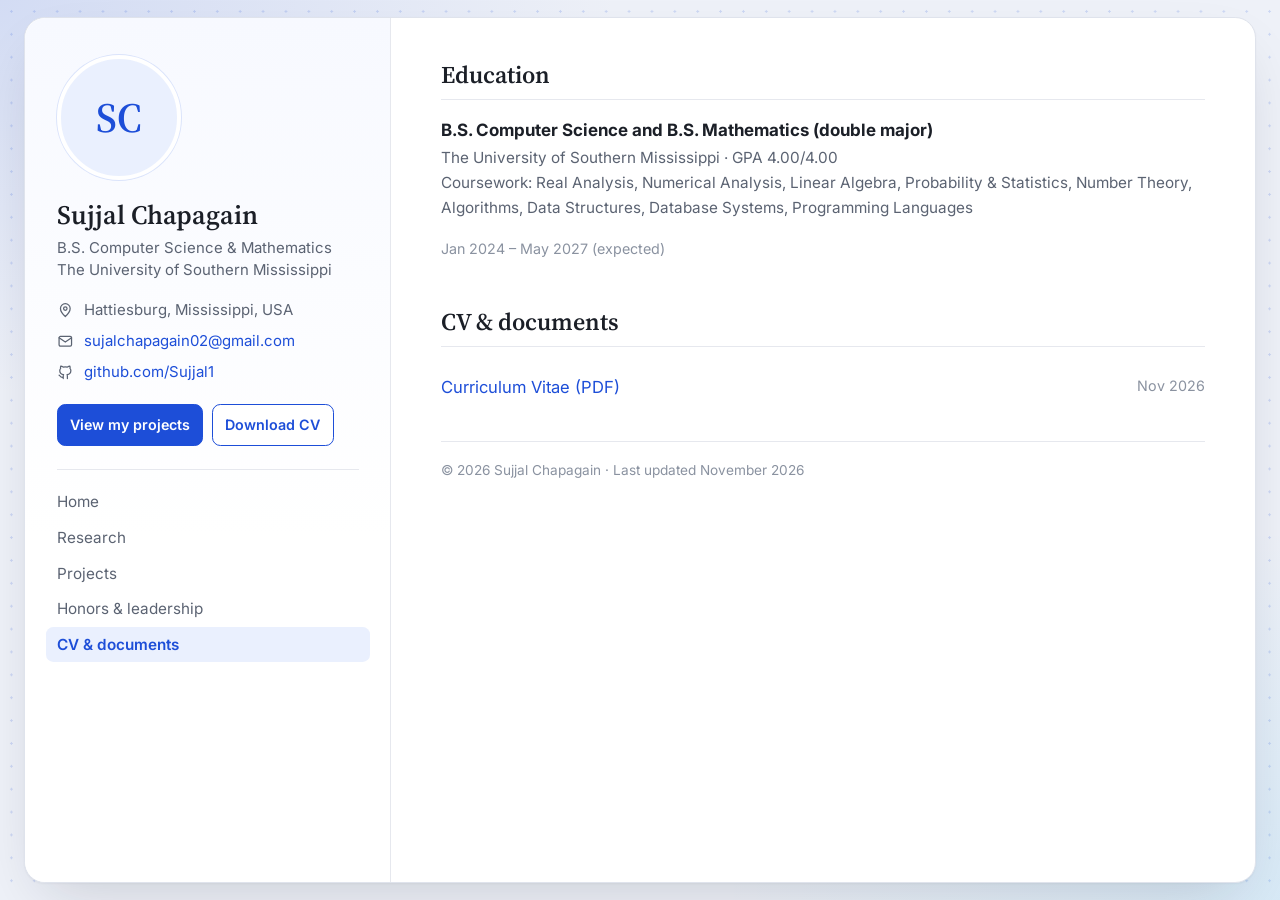
==== cv.html @ 59a81026 "Personal website" ====
<!DOCTYPE html>
<html lang="en">
<head>
  <meta charset="utf-8">
  <meta name="viewport" content="width=device-width, initial-scale=1">
  <title>CV · Sujjal Chapagain</title>
  <meta name="description" content="Sujjal Chapagain — Computer Science and Mathematics student at the University of Southern Mississippi. Research on low-rank compression of large language models; projects in AI, machine learning and software.">
  <meta property="og:title" content="Sujjal Chapagain">
  <meta property="og:description" content="CS & Math at USM · Efficient and interpretable AI · Projects, research and CV">
  <link rel="preconnect" href="https://fonts.googleapis.com">
  <link rel="preconnect" href="https://fonts.gstatic.com" crossorigin>
  <link href="https://fonts.googleapis.com/css2?family=Inter:wght@400;500;600&family=Source+Serif+4:opsz,wght@8..60,600&display=swap" rel="stylesheet">
  <link rel="stylesheet" href="assets/css/style.css">
  <link rel="icon" href="data:image/svg+xml,<svg xmlns='http://www.w3.org/2000/svg' viewBox='0 0 100 100'><text y='.9em' font-size='80' font-family='Georgia'>S</text></svg>">
</head>
<body>
<div class="layout">

  <!-- SIDEBAR (same on every page: if you change it, change it in all five files) -->
  <aside class="sidebar">
   <div class="sidebar-inner">
    <!-- PHOTO: put your photo at assets/img/profile.jpg, then replace the <div class="avatar"> line with:
         <img class="avatar" src="assets/img/profile.jpg" alt="Sujjal Chapagain"> -->
    <div class="avatar" aria-hidden="true">SC</div>

    <h1>Sujjal Chapagain</h1>
    <p class="title">B.S. Computer Science &amp; Mathematics<br>The University of Southern Mississippi</p>

    <ul class="meta">
      <li><svg viewBox="0 0 24 24"><path d="M12 21s-7-6.2-7-11.5A7 7 0 0 1 19 9.5C19 14.8 12 21 12 21z"/><circle cx="12" cy="9.5" r="2.5"/></svg>Hattiesburg, Mississippi, USA</li>
      <li><svg viewBox="0 0 24 24"><rect x="3" y="5" width="18" height="14" rx="2"/><path d="m3 7 9 6 9-6"/></svg><a href="mailto:sujalchapagain02@gmail.com">sujalchapagain02@gmail.com</a></li>
      <li><svg viewBox="0 0 24 24"><path d="M9 19c-4.3 1.4-4.3-2.5-6-3m12 5v-3.5c0-1 .1-1.4-.5-2 2.8-.3 5.5-1.4 5.5-6a4.6 4.6 0 0 0-1.3-3.2 4.2 4.2 0 0 0-.1-3.2s-1.1-.3-3.5 1.3a12.3 12.3 0 0 0-6.2 0C6.5 2.8 5.4 3.1 5.4 3.1a4.2 4.2 0 0 0-.1 3.2A4.6 4.6 0 0 0 4 9.5c0 4.6 2.7 5.7 5.5 6-.6.6-.6 1.2-.5 2V21"/></svg><a href="https://github.com/Sujjal1">github.com/Sujjal1</a></li>
      <!-- LINKEDIN: uncomment and put in your profile URL
      <li><svg viewBox="0 0 24 24"><rect x="3" y="3" width="18" height="18" rx="2"/><path d="M8 10v7M8 7v.01M12 17v-4a2 2 0 0 1 4 0v4M12 10v7"/></svg><a href="https://www.linkedin.com/in/YOUR-PROFILE">LinkedIn</a></li>
      -->
    </ul>

    <div class="actions">
      <a class="btn" href="projects.html">View my projects</a>
      <a class="btn btn-outline" href="files/cv/Sujjal_Chapagain_CV.pdf">Download CV</a>
    </div>

    <nav class="toc" aria-label="Pages">
      <a href="index.html">Home</a>
      <a href="research.html">Research</a>
      <a href="projects.html">Projects</a>
      <a href="honors.html">Honors &amp; leadership</a>
      <a href="cv.html" class="active" aria-current="page">CV &amp; documents</a>
    </nav>
   </div>
  </aside>

  <main>

    <section id="education">
      <h2>Education</h2>
      <div class="edu">
        <div>
          <h3>B.S. Computer Science and B.S. Mathematics (double major)</h3>
          <div class="sub">The University of Southern Mississippi · GPA 4.00/4.00</div>
          <div class="sub">Coursework: Real Analysis, Numerical Analysis, Linear Algebra, Probability &amp; Statistics, Number Theory, Algorithms, Data Structures, Database Systems, Programming Languages</div>
        </div>
        <span class="when">Jan 2024 – May 2027 (expected)</span>
      </div>
    </section>

    <section id="documents">
      <h2>CV &amp; documents</h2>
      <ul class="files">
        <li><a href="files/cv/Sujjal_Chapagain_CV.pdf">Curriculum Vitae (PDF)</a><span class="when">Nov 2026</span></li>
        <!-- Add certificates, posters or slides: put the PDF in files/certificates/ (or files/other/), then copy this line:
        <li><a href="files/certificates/FILE-NAME.pdf">Title of document</a><span class="when">Mon YYYY</span></li>
        -->
      </ul>
    </section>

    <footer>© 2026 Sujjal Chapagain · Last updated November 2026</footer>
  </main>
</div>
</body>
</html>
---- assets/css/style.css ----
/* Sujjal Chapagain — portfolio styles
   One white "sheet" (profile column + content) centred on a soft
   blue dot-grid background, like a page laid on graph paper. */

:root {
  --ink: #1b1f27;
  --muted: #5b6372;
  --faint: #8a92a0;
  --line: #e6e8ee;
  --sheet: #ffffff;
  --card: #f8f9fc;
  --accent: #1d4ed8;
  --accent-soft: #eaf0fe;
  --serif: "Source Serif 4", Georgia, "Times New Roman", serif;
  --sans: "Inter", system-ui, -apple-system, "Segoe UI", Roboto, sans-serif;
}

* { box-sizing: border-box; min-width: 0; }
/* Fluid sizing: a fixed base plus a share of the window width, so text grows on big screens
   but browser zoom (Ctrl + / Ctrl -) still works. */
html { scroll-behavior: smooth; font-size: clamp(1rem, 0.6rem + 0.55vw, 1.5rem); }
body {
  margin: 0; color: var(--ink);
  font: 1rem/1.65 var(--sans);
  -webkit-font-smoothing: antialiased;
  background:
    radial-gradient(1000px 640px at 0% 0%, rgba(29, 78, 216, .13), transparent 62%),
    radial-gradient(900px 600px at 100% 100%, rgba(14, 165, 233, .10), transparent 62%),
    radial-gradient(rgba(29, 78, 216, .16) 1px, transparent 1.3px) 0 0 / 1.375rem 1.375rem,
    #eef1f8;
  background-attachment: fixed;
}
a { color: var(--accent); text-decoration: none; }
a:hover { text-decoration: underline; }

/* ---------- The sheet ---------- */
.layout {
  width: calc(100% - 2.5vw - 1rem);
  max-width: 2200px;
  margin: max(1rem, 1.5vh) auto;
  min-height: calc(100vh - 2 * max(1rem, 1.5vh));
  min-height: calc(100dvh - 2 * max(1rem, 1.5vh));
  display: grid; grid-template-columns: 22rem minmax(0, 1fr);
  background: var(--sheet);
  border: 1px solid #dfe3ec; border-radius: 1.25rem;
  box-shadow: 0 1px 2px rgba(16, 24, 40, .04), 0 1.5rem 3.75rem -20px rgba(16, 24, 40, .18);
}

/* ---------- Profile column ---------- */
.sidebar {
  padding: 2.25rem 1.875rem;
  border-right: 1px solid var(--line);
  background: linear-gradient(180deg, #f7f9ff 0%, #ffffff 60%);
  border-radius: 1.25rem 0 0 1.25rem;
}
.sidebar-inner { position: sticky; top: 2rem; }
.avatar {
  width: 7.5rem; height: 7.5rem; border-radius: 50%; object-fit: cover;
  display: grid; place-items: center;
  background: var(--accent-soft); color: var(--accent);
  font: 600 2.5rem/1 var(--serif);
  border: 0.25rem solid #fff; box-shadow: 0 0 0 1px #dbe4fb;
}
.sidebar h1 { font: 600 1.6rem/1.2 var(--serif); margin: 1.125rem 0 0.375rem; }
.sidebar .title { color: var(--muted); margin: 0; font-size: .9rem; line-height: 1.5; }
.meta { list-style: none; padding: 0; margin: 1rem 0 0; font-size: .9rem; }
.meta li { display: flex; gap: 0.625rem; align-items: center; margin: 0.375rem 0; color: var(--muted); }
.meta a { overflow-wrap: anywhere; }
.meta svg { width: 1rem; height: 1rem; flex: none; fill: none; stroke: currentColor; stroke-width: 1.8; stroke-linecap: round; stroke-linejoin: round; }

.actions { display: flex; flex-wrap: wrap; gap: 0.5rem; margin-top: 1.125rem; }
.btn {
  display: inline-block; padding: 0.5rem 0.75rem; border-radius: 0.5rem;
  background: var(--accent); color: #fff; font-weight: 600; font-size: .86rem;
  border: 1px solid var(--accent);
}
.btn:hover { text-decoration: none; filter: brightness(1.08); }
.btn-outline { background: #fff; color: var(--accent); }

.toc { margin-top: 1.375rem; padding-top: 0.875rem; border-top: 1px solid var(--line); font-size: .92rem; }
.toc a { display: block; color: var(--muted); padding: 0.3125rem 0.625rem; margin: 0 -0.625rem; border-radius: 0.4375rem; }
.toc a:hover { background: #f1f4fb; color: var(--ink); text-decoration: none; }
.toc a.active { background: var(--accent-soft); color: var(--accent); font-weight: 600; }

/* ---------- Content column ---------- */
main { padding: 2.5rem 3rem 2.25rem; }
main section { margin-bottom: 2.75rem; }
main section:last-of-type { margin-bottom: 1.75rem; }
h2 {
  font: 600 1.45rem/1.3 var(--serif); margin: 0 0 1rem; padding-bottom: 0.5rem;
  border-bottom: 1px solid var(--line);
}
h3 { font-size: 1.02rem; margin: 0; }
p { margin: 0 0 0.75rem; }
.lead { font-size: 1.04rem; }
.sub { color: var(--muted); font-size: .92rem; }
.when { color: var(--faint); font-size: .86rem; white-space: nowrap; }

.interests { display: flex; flex-wrap: wrap; gap: 0.5rem; padding: 0; list-style: none; margin: 1rem 0 0; }
.interests li { background: var(--accent-soft); color: #1e3a8a; border-radius: 62.4375rem; padding: 0.1875rem 0.75rem; font-size: .85rem; }

.news { list-style: none; padding: 0; margin: 0; }
.news li { display: grid; grid-template-columns: 5.5rem 1fr; gap: 0.875rem; padding: 0.5625rem 0; border-bottom: 1px dashed var(--line); }
.news li:last-child { border-bottom: 0; }
.news .date { color: var(--accent); font-size: .84rem; font-weight: 600; padding-top: 2px; }

.edu { display: flex; justify-content: space-between; gap: 1rem; flex-wrap: wrap; }

/* Project cards */
.group-label { font-size: .76rem; text-transform: uppercase; letter-spacing: .09em; color: var(--faint); margin: 1.75rem 0 0.75rem; font-weight: 600; }
section > h2 + .group-label { margin-top: 0; }
.card {
  background: var(--card); border: 1px solid var(--line); border-radius: 0.75rem;
  padding: 1.125rem 1.25rem; margin-bottom: 0.875rem;
  transition: border-color .2s, box-shadow .2s;
}
.card:hover { border-color: #c9d4ec; box-shadow: 0 0.375rem 1.125rem rgba(16, 24, 40, .06); }
.card-head { display: flex; justify-content: space-between; gap: 0.75rem; align-items: baseline; flex-wrap: wrap; }
.card p { margin: 0.5rem 0 0; }
.why { color: var(--muted); font-size: .93rem; }
.why strong { color: var(--ink); font-weight: 600; }
.tags { display: flex; flex-wrap: wrap; gap: 0.375rem; margin-top: 0.75rem; }
.tags span { background: #fff; border: 1px solid var(--line); border-radius: 0.375rem; padding: 1px 0.5rem; font-size: .77rem; color: var(--muted); }
.links { margin-top: 0.75rem; display: flex; gap: 1rem; flex-wrap: wrap; font-size: .9rem; font-weight: 600; }

ul.plain { padding-left: 1.1em; margin: 0; }
ul.plain li { margin: 0.375rem 0; }

.files { list-style: none; padding: 0; margin: 0; }
.files li { display: flex; justify-content: space-between; gap: 0.75rem; padding: 0.625rem 0; border-bottom: 1px solid var(--line); }
.files li:last-child { border-bottom: 0; }

footer { color: var(--faint); font-size: .82rem; border-top: 1px solid var(--line); padding-top: 1rem; }

/* ---------- Home: the sheet fits one screen on laptops and desktops ---------- */
@media (min-width: 901px) {
  body.home { min-height: 100vh; min-height: 100dvh; display: grid; place-items: center; }
  body.home .layout { margin: max(1rem, 1.5vh) auto; }
  body.home .sidebar { padding: 1.75rem 1.875rem; }
  body.home main { display: flex; flex-direction: column; justify-content: center; padding: 1.625rem 3rem; }
  body.home main section { margin-bottom: 1.125rem; }
  body.home h2 { margin-bottom: 0.75rem; }
  body.home p { margin-bottom: 0.5625rem; }
  body.home .interests { margin-top: 0.75rem; }
  body.home main section:last-of-type { margin-bottom: 0; }
  body.home .news li { padding: 0.3125rem 0; }
  body.home footer { display: none; }
}

/* ---------- Tablet & phone ---------- */
@media (max-width: 900px) {
  .layout { grid-template-columns: 1fr; width: calc(100% - 1.5rem); margin: 0.75rem auto 2rem; }
  .sidebar { border-right: 0; border-bottom: 1px solid var(--line); border-radius: 1.25rem 1.25rem 0 0; padding: 1.75rem 1.375rem 1.375rem; text-align: center; }
  .sidebar-inner { position: static; }
  .avatar { margin: 0 auto; }
  .meta li, .actions { justify-content: center; }
  .toc { display: flex; flex-wrap: wrap; justify-content: center; gap: 0.375rem; }
  .toc a { margin: 0; padding: 0.25rem 0.75rem; border: 1px solid var(--line); border-radius: 62.4375rem; font-size: .84rem; }
  .toc a.active { border-color: var(--accent-soft); }
  main { padding: 1.625rem 1.25rem 1.5rem; }
  .news li { grid-template-columns: 1fr; gap: 0; }
}

@media (prefers-reduced-motion: reduce) { html { scroll-behavior: auto; } .card { transition: none; } }

/* Wide screens: project and research cards flow into columns so lines stay readable */
@media (min-width: 1300px) {
  #research, #projects, #ml {
    display: grid; grid-template-columns: repeat(auto-fill, minmax(min(30rem, 100%), 1fr));
    column-gap: 1rem; align-items: start;
  }
  #research > h2, #projects > h2, #ml > h2,
  #research > .group-label, #projects > .group-label, #ml > .group-label,
  #ml > p.sub { grid-column: 1 / -1; }
  #research .card, #projects .card, #ml .card { height: calc(100% - 0.875rem); }
  #projects > .group-label:not(:first-of-type) { margin-top: 1.25rem; }
}
/* Keep long paragraphs on About / Education / Honors to a comfortable line length */
main .lead, #about p, #honors ul, #education .edu > div { max-width: 62rem; }

/* ---------- Desktop: every page is one fixed screen; only the right side scrolls ---------- */
@media (min-width: 901px) {
  html, body { height: 100%; overflow: hidden; }
  body { display: flow-root; }
  .layout {
    height: calc(100vh - 2 * max(1rem, 1.5vh));
    height: calc(100dvh - 2 * max(1rem, 1.5vh));
    min-height: 0;
    margin: max(1rem, 1.5vh) auto;
    overflow: hidden;
  }
  .sidebar { overflow-y: auto; }
  .sidebar-inner { position: static; }
  main {
    overflow-y: auto; overscroll-behavior: contain;
    scrollbar-width: thin; scrollbar-color: #c7d0e3 transparent;
  }
  main::-webkit-scrollbar { width: 10px; }
  main::-webkit-scrollbar-thumb { background: #c7d0e3; border-radius: 10px; border: 3px solid #fff; }
  /* home keeps its content centred vertically */
  body.home { display: flow-root; }
  body.home .layout { margin: max(1rem, 1.5vh) auto; }
}

/* ---------- Home: About me and News share the full height of the sheet ---------- */
@media (min-width: 901px) {
  body.home main { justify-content: flex-start; padding-top: 2.25rem; padding-bottom: 2.25rem; }
  body.home main section { flex: 1 0 auto; display: flex; flex-direction: column; margin-bottom: 1.75rem; }
  body.home main section:last-of-type { margin-bottom: 0; }
  body.home #about { flex-grow: 1.3; justify-content: space-between; }
  body.home #about > h2 { margin-bottom: 0.5rem; }
  body.home #news .news { flex: 1 0 auto; display: flex; flex-direction: column; justify-content: space-evenly; }
  body.home #about p, body.home .lead { font-size: 1.06rem; }
  body.home .news li { font-size: 1.02rem; }
}
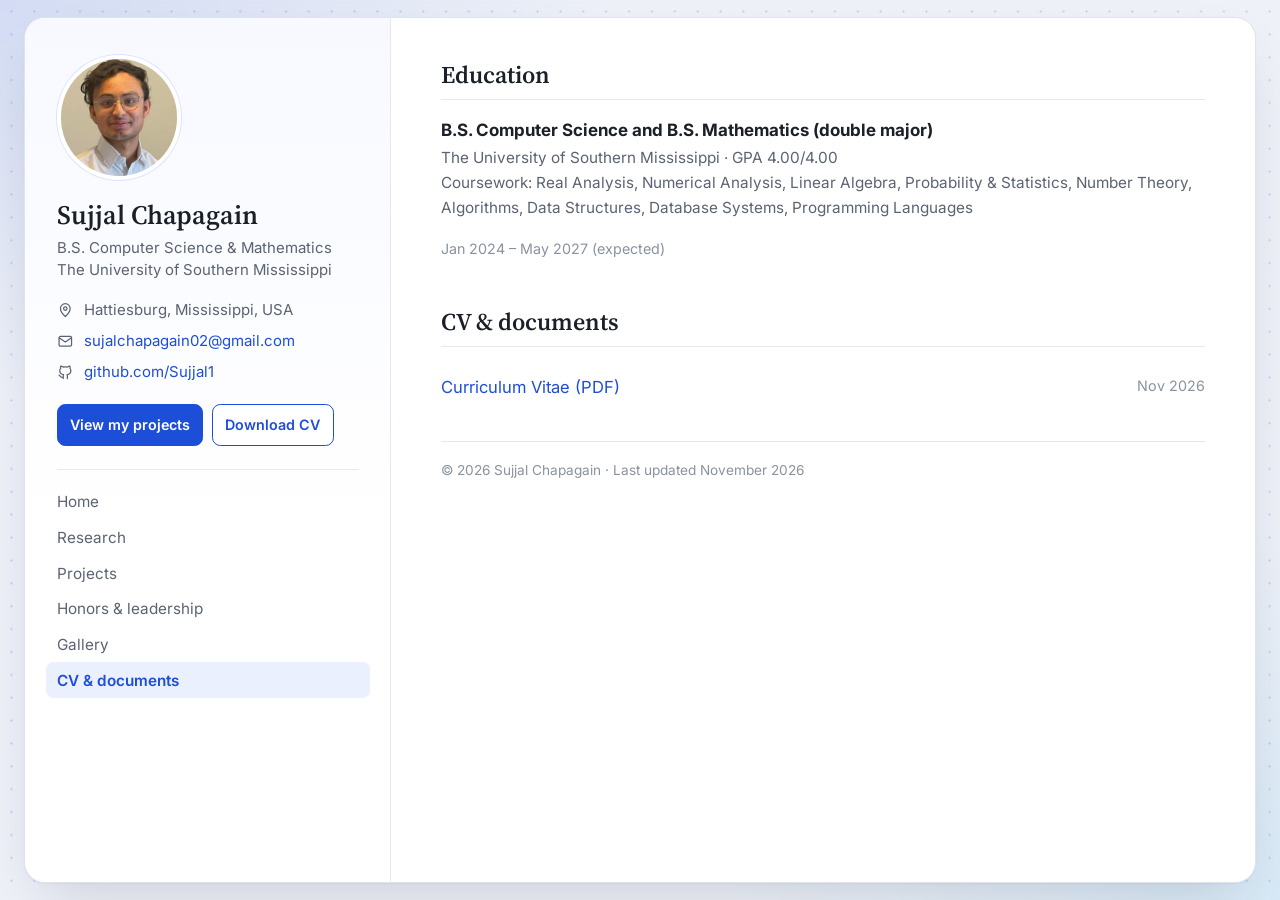
==== commit ef499460: "Add profile photo and gallery page" ====
--- a/cv.html
+++ b/cv.html
@@ -19,9 +19,7 @@
   <!-- SIDEBAR (same on every page: if you change it, change it in all five files) -->
   <aside class="sidebar">
    <div class="sidebar-inner">
-    <!-- PHOTO: put your photo at assets/img/profile.jpg, then replace the <div class="avatar"> line with:
-         <img class="avatar" src="assets/img/profile.jpg" alt="Sujjal Chapagain"> -->
-    <div class="avatar" aria-hidden="true">SC</div>
+    <img class="avatar" src="assets/img/profile.jpg" alt="Sujjal Chapagain">
 
     <h1>Sujjal Chapagain</h1>
     <p class="title">B.S. Computer Science &amp; Mathematics<br>The University of Southern Mississippi</p>
@@ -45,6 +43,7 @@
       <a href="research.html">Research</a>
       <a href="projects.html">Projects</a>
       <a href="honors.html">Honors &amp; leadership</a>
+      <a href="gallery.html">Gallery</a>
       <a href="cv.html" class="active" aria-current="page">CV &amp; documents</a>
     </nav>
    </div>
--- a/assets/css/style.css
+++ b/assets/css/style.css
@@ -213,3 +213,21 @@
   body.home #about p, body.home .lead { font-size: 1.06rem; }
   body.home .news li { font-size: 1.02rem; }
 }
+
+/* ---------- Profile photo ---------- */
+img.avatar { display: block; object-fit: cover; object-position: center 35%; background: #fff; }
+
+/* ---------- Gallery ---------- */
+.gallery { display: grid; grid-template-columns: repeat(auto-fill, minmax(min(16rem, 100%), 1fr)); gap: 1rem; margin-bottom: 0.5rem; }
+.gallery-group:not(:has(figure)) { display: none; }
+.gallery-group { margin-bottom: 1.5rem; }
+.gallery-group .group-label { margin-top: 0; }
+#gallery:has(figure) .gallery-empty { display: none; }
+.gallery-empty { color: var(--faint); padding: 2.5rem 0; text-align: center; border: 1px dashed var(--line); border-radius: 12px; margin-top: 0.5rem; }
+.photo { margin: 0; background: var(--card); border: 1px solid var(--line); border-radius: 12px; overflow: hidden; transition: box-shadow .2s, border-color .2s; }
+.photo:hover { border-color: #c9d4ec; box-shadow: 0 6px 18px rgba(16, 24, 40, .08); }
+.photo a { display: block; }
+.photo img { display: block; width: 100%; aspect-ratio: 4 / 3; object-fit: cover; }
+.photo figcaption { padding: 0.7rem 0.9rem 0.8rem; display: flex; flex-direction: column; gap: 0.1rem; }
+.photo figcaption strong { font-size: .95rem; }
+.photo figcaption span { color: var(--faint); font-size: .82rem; }
